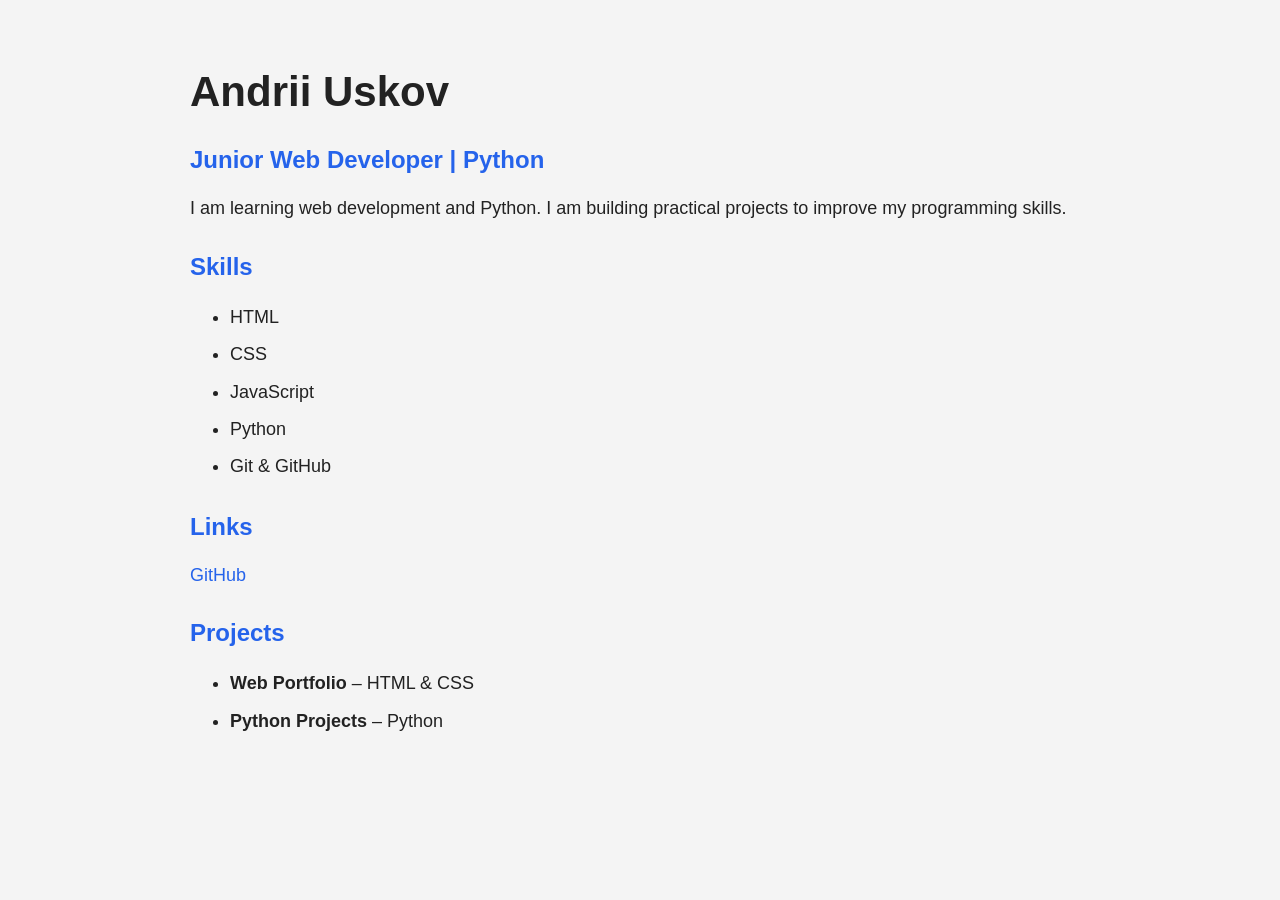
==== index.html @ b2078006 "Update index.html" ====
<!DOCTYPE html>
<html lang="en">
<head>
    <meta charset="UTF-8">
    <meta name="viewport" content="width=device-width, initial-scale=1.0">
    <title>Andrii Uskov - Web Developer</title>
    <link rel="stylesheet" href="style.css">
</head>
<body>

    <h1>Andrii Uskov</h1>

    <h2>Junior Web Developer | Python</h2>

    <p>
        I am learning web development and Python.
        I am building practical projects to improve my programming skills.
    </p>

    <h2>Skills</h2>

    <ul>
        <li>HTML</li>
        <li>CSS</li>
        <li>JavaScript</li>
        <li>Python</li>
        <li>Git & GitHub</li>
    </ul>
    <h2>Links</h2>

<p>
    <a href="https://github.com/andrii-uskov">GitHub</a>
</p>
    <h2>Projects</h2>

<ul>
    <li>
        <strong>Web Portfolio</strong> – HTML & CSS
    </li>
    <li>
        <strong>Python Projects</strong> – Python
    </li>
</ul>

</body>
</html>
---- style.css ----
body {
    font-family: Arial, sans-serif;
    background-color: #f4f4f4;
    color: #222;
    max-width: 900px;
    margin: 0 auto;
    padding: 40px 20px;
}

h1 {
    font-size: 42px;
    margin-bottom: 10px;
}

h2 {
    color: #2563eb;
    margin-top: 30px;
}

p {
    font-size: 18px;
    line-height: 1.6;
}

ul {
    font-size: 18px;
    line-height: 1.8;
}

li {
    margin-bottom: 5px;
}
a {
    color: #2563eb;
    text-decoration: none;
}

a:hover {
    text-decoration: underline;
}
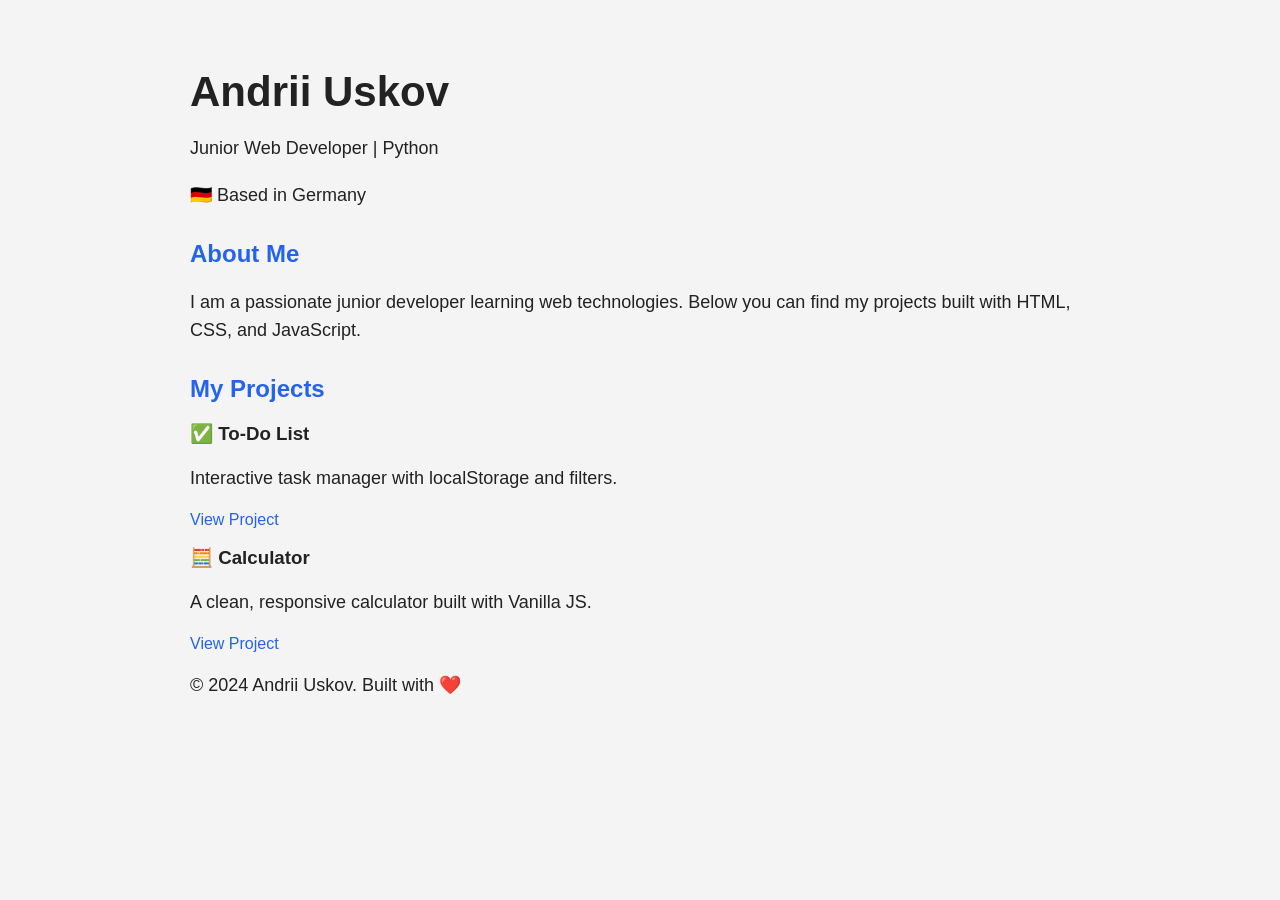
==== commit 2ad45721: "Update index.html" ====
--- a/index.html
+++ b/index.html
@@ -3,44 +3,41 @@
 <head>
     <meta charset="UTF-8">
     <meta name="viewport" content="width=device-width, initial-scale=1.0">
-    <title>Andrii Uskov - Web Developer</title>
+    <title>Andrii Uskov | Portfolio</title>
     <link rel="stylesheet" href="style.css">
 </head>
 <body>
+    <div class="container">
+        <header>
+            <h1>Andrii Uskov</h1>
+            <p class="subtitle">Junior Web Developer | Python</p>
+            <p class="location">🇩🇪 Based in Germany</p>
+        </header>
 
-    <h1>Andrii Uskov</h1>
+        <section class="about">
+            <h2>About Me</h2>
+            <p>I am a passionate junior developer learning web technologies. Below you can find my projects built with HTML, CSS, and JavaScript.</p>
+        </section>
 
-    <h2>Junior Web Developer | Python</h2>
+        <section class="projects">
+            <h2>My Projects</h2>
+            
+            <div class="project-card">
+                <h3>✅ To-Do List</h3>
+                <p>Interactive task manager with localStorage and filters.</p>
+                <a href="todo/index.html" class="btn">View Project</a>
+            </div>
 
-    <p>
-        I am learning web development and Python.
-        I am building practical projects to improve my programming skills.
-    </p>
+            <div class="project-card">
+                <h3>🧮 Calculator</h3>
+                <p>A clean, responsive calculator built with Vanilla JS.</p>
+                <a href="todo/calculator/index.html" class="btn">View Project</a>
+            </div>
+        </section>
 
-    <h2>Skills</h2>
-
-    <ul>
-        <li>HTML</li>
-        <li>CSS</li>
-        <li>JavaScript</li>
-        <li>Python</li>
-        <li>Git & GitHub</li>
-    </ul>
-    <h2>Links</h2>
-
-<p>
-    <a href="https://github.com/andrii-uskov">GitHub</a>
-</p>
-    <h2>Projects</h2>
-
-<ul>
-    <li>
-        <strong>Web Portfolio</strong> – HTML & CSS
-    </li>
-    <li>
-        <strong>Python Projects</strong> – Python
-    </li>
-</ul>
-
+        <footer>
+            <p>© 2024 Andrii Uskov. Built with ❤️</p>
+        </footer>
+    </div>
 </body>
-</html>
+                    </html>
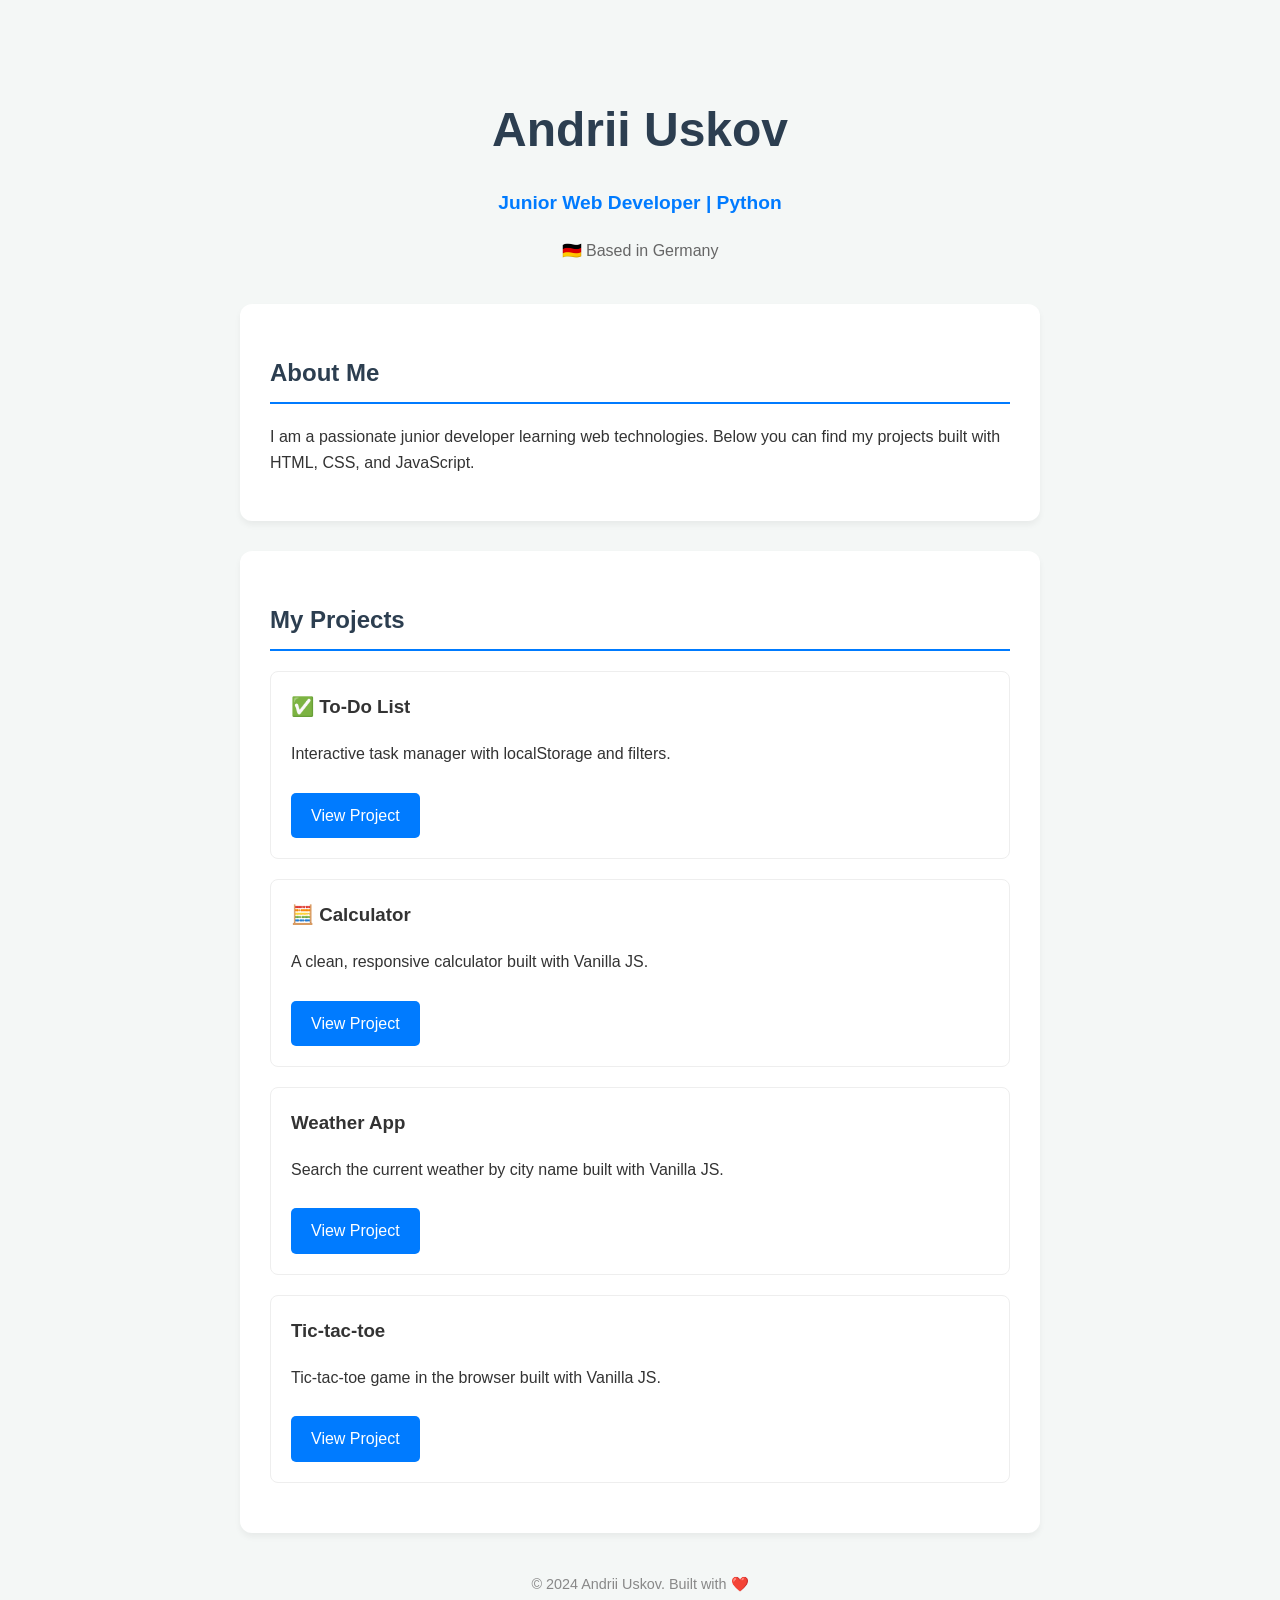
==== commit 935522cd: "Update index.html" ====
--- a/index.html
+++ b/index.html
@@ -33,6 +33,18 @@
                 <p>A clean, responsive calculator built with Vanilla JS.</p>
                 <a href="todo/calculator/index.html" class="btn">View Project</a>
             </div>
+
+            <div class="project-card">
+                <h3>Weather App</h3>
+                <p>Search the current weather by city name built with Vanilla JS.</p>
+                <a href="weather/index.html" class="btn">View Project</a>
+            </div>
+
+            <div class="project-card">
+                <h3>Tic-tac-toe</h3>
+                <p>Tic-tac-toe game in the browser built with Vanilla JS.</p>
+                <a href="tic-tac-toe/index.html" class="btn">View Project</a>
+            </div>
         </section>
 
         <footer>
--- a/style.css
+++ b/style.css
@@ -1,40 +1,95 @@
+/* Базовые настройки */
 body {
-    font-family: Arial, sans-serif;
-    background-color: #f4f4f4;
-    color: #222;
-    max-width: 900px;
-    margin: 0 auto;
-    padding: 40px 20px;
+    font-family: 'Segoe UI', Tahoma, Geneva, Verdana, sans-serif;
+    background-color: #f4f7f6;
+    color: #333;
+    line-height: 1.6;
+    margin: 0;
+    padding: 0;
+}
+
+.container {
+    max-width: 800px;
+    margin: 40px auto;
+    padding: 20px;
+}
+
+/* Шапка */
+header {
+    text-align: center;
+    margin-bottom: 40px;
 }
 
 h1 {
-    font-size: 42px;
+    font-size: 3rem;
     margin-bottom: 10px;
+    color: #2c3e50;
+}
+
+.subtitle {
+    font-size: 1.2rem;
+    color: #007bff;
+    font-weight: bold;
+}
+
+.location {
+    color: #666;
+}
+
+/* Секции */
+section {
+    background: white;
+    padding: 30px;
+    border-radius: 12px;
+    box-shadow: 0 4px 6px rgba(0,0,0,0.05);
+    margin-bottom: 30px;
 }
 
 h2 {
-    color: #2563eb;
-    margin-top: 30px;
+    border-bottom: 2px solid #007bff;
+    padding-bottom: 10px;
+    margin-bottom: 20px;
+    color: #2c3e50;
 }
 
-p {
-    font-size: 18px;
-    line-height: 1.6;
+/* Карточки проектов */
+.project-card {
+    border: 1px solid #eee;
+    padding: 20px;
+    border-radius: 8px;
+    margin-bottom: 20px;
+    transition: transform 0.2s;
 }
 
-ul {
-    font-size: 18px;
-    line-height: 1.8;
+.project-card:hover {
+    transform: translateY(-5px);
+    box-shadow: 0 6px 12px rgba(0,0,0,0.1);
 }
 
-li {
-    margin-bottom: 5px;
-}
-a {
-    color: #2563eb;
-    text-decoration: none;
+.project-card h3 {
+    margin-top: 0;
 }
 
-a:hover {
-    text-decoration: underline;
+/* Кнопки */
+.btn {
+    display: inline-block;
+    background-color: #007bff;
+    color: white;
+    padding: 10px 20px;
+    text-decoration: none;
+    border-radius: 5px;
+    margin-top: 10px;
+    transition: background 0.2s;
 }
+
+.btn:hover {
+    background-color: #0056b3;
+}
+
+/* Подвал */
+footer {
+    text-align: center;
+    margin-top: 40px;
+    color: #888;
+    font-size: 0.9rem;
+                               }
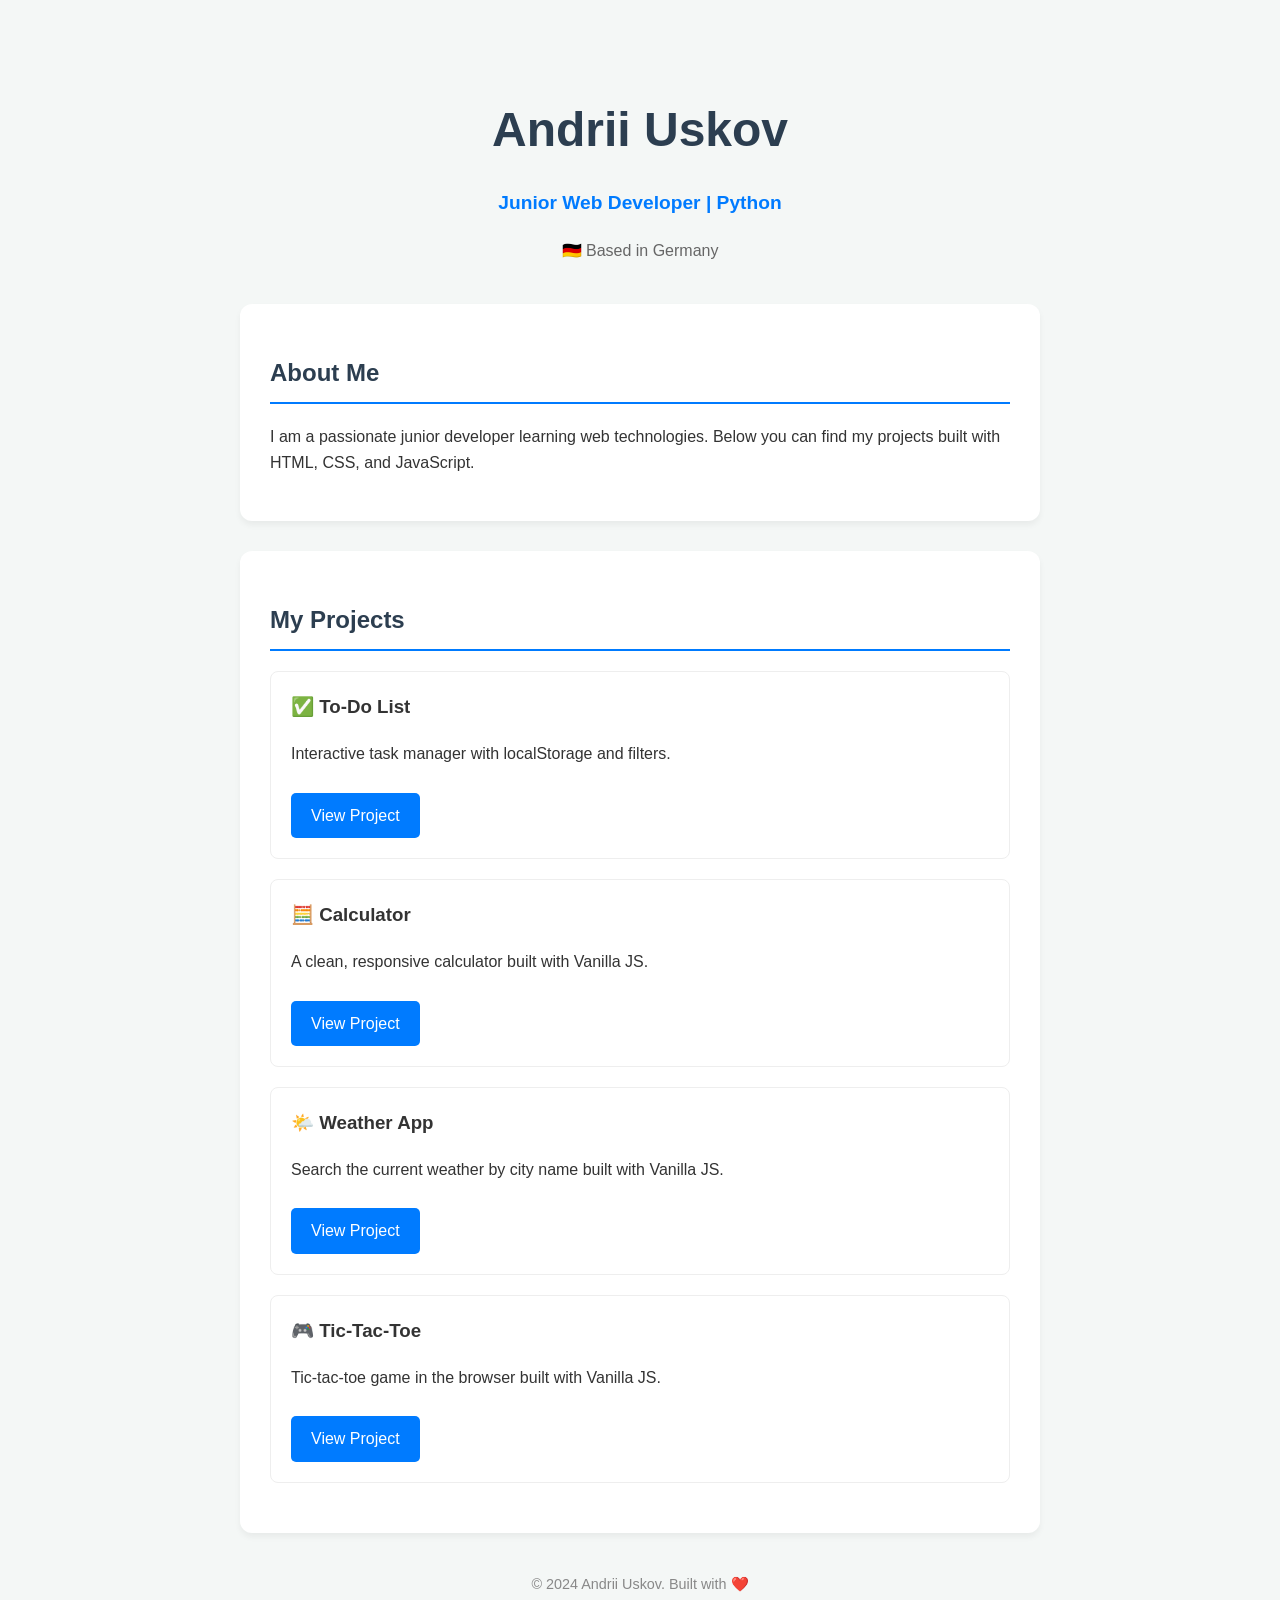
==== commit e55af55a: "Update index.html" ====
--- a/index.html
+++ b/index.html
@@ -35,13 +35,13 @@
             </div>
 
             <div class="project-card">
-                <h3>Weather App</h3>
+                <h3>🌤️ Weather App</h3>
                 <p>Search the current weather by city name built with Vanilla JS.</p>
                 <a href="weather/index.html" class="btn">View Project</a>
             </div>
 
             <div class="project-card">
-                <h3>Tic-tac-toe</h3>
+                <h3>🎮 Tic-Tac-Toe</h3>
                 <p>Tic-tac-toe game in the browser built with Vanilla JS.</p>
                 <a href="tic-tac-toe/index.html" class="btn">View Project</a>
             </div>
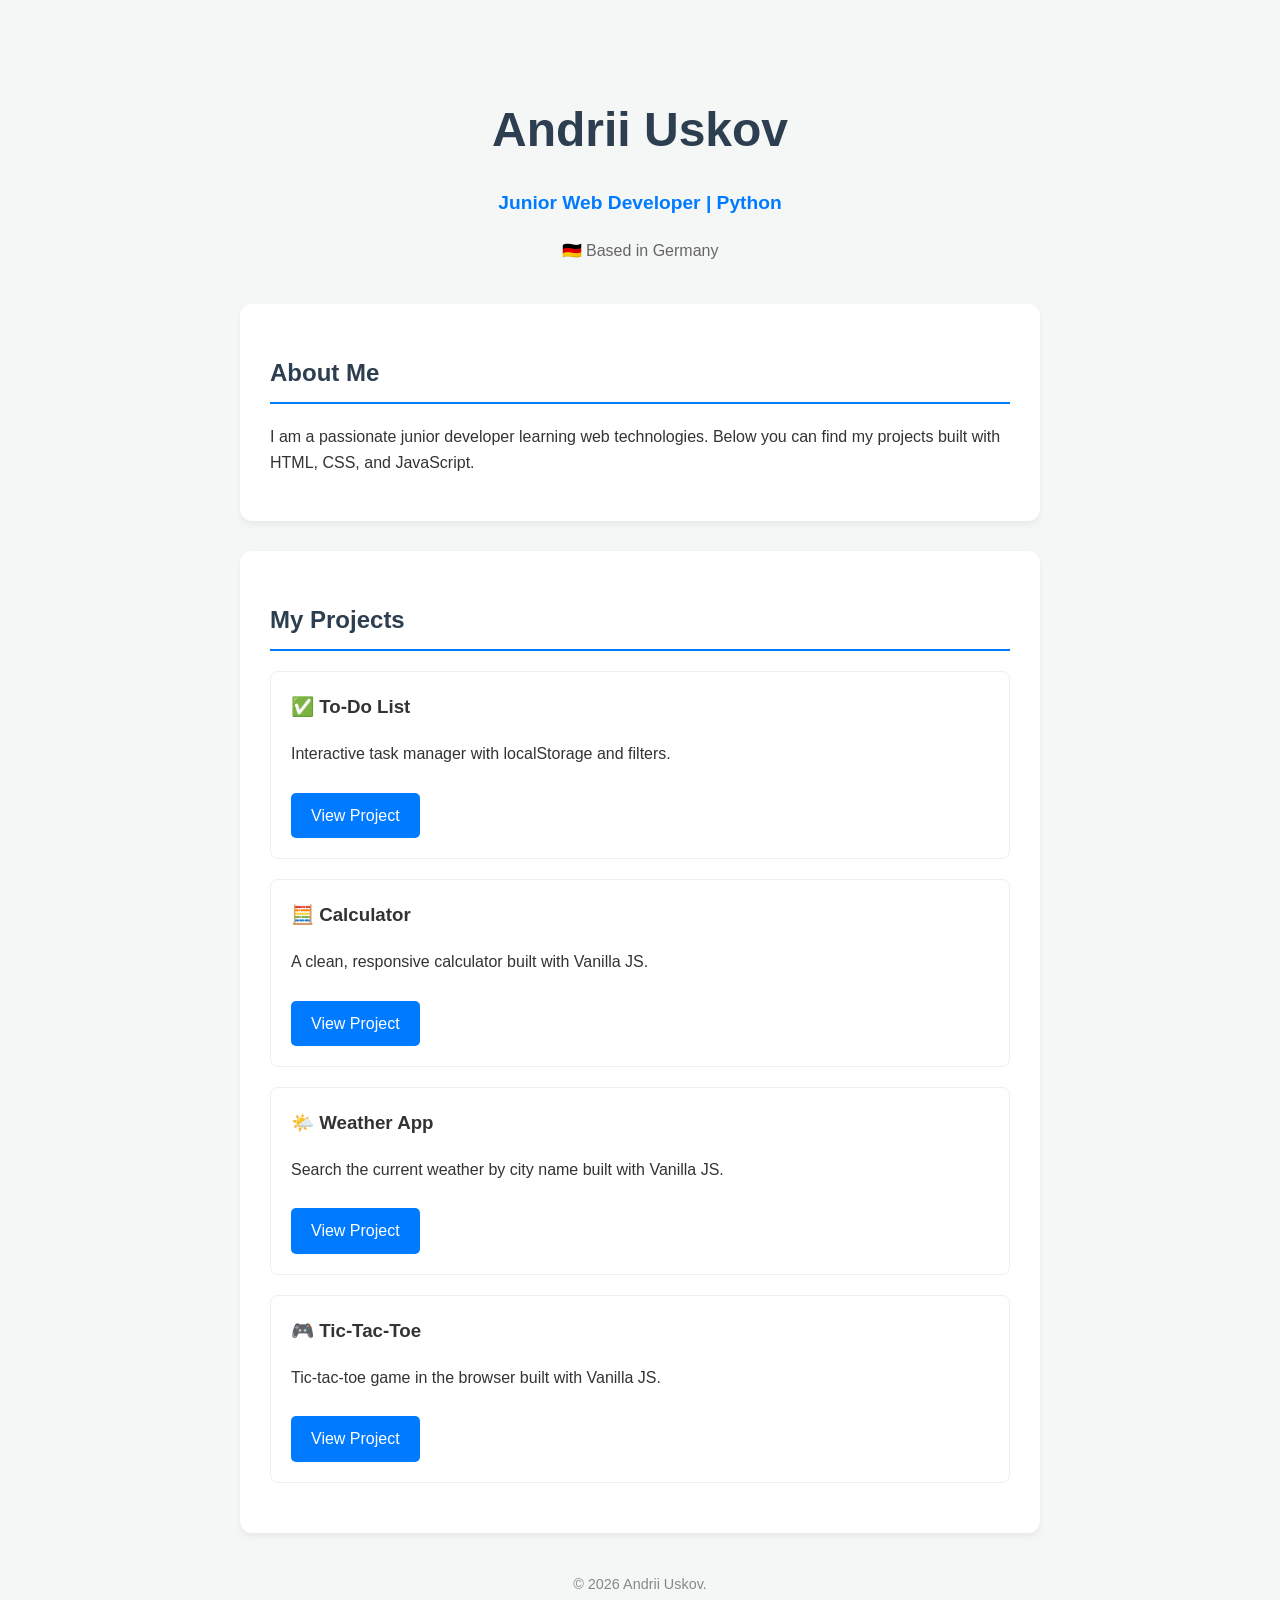
==== commit 245cc26f: "Update index.html" ====
--- a/index.html
+++ b/index.html
@@ -48,7 +48,7 @@
         </section>
 
         <footer>
-            <p>© 2024 Andrii Uskov. Built with ❤️</p>
+            <p>© 2026 Andrii Uskov.</p>
         </footer>
     </div>
 </body>
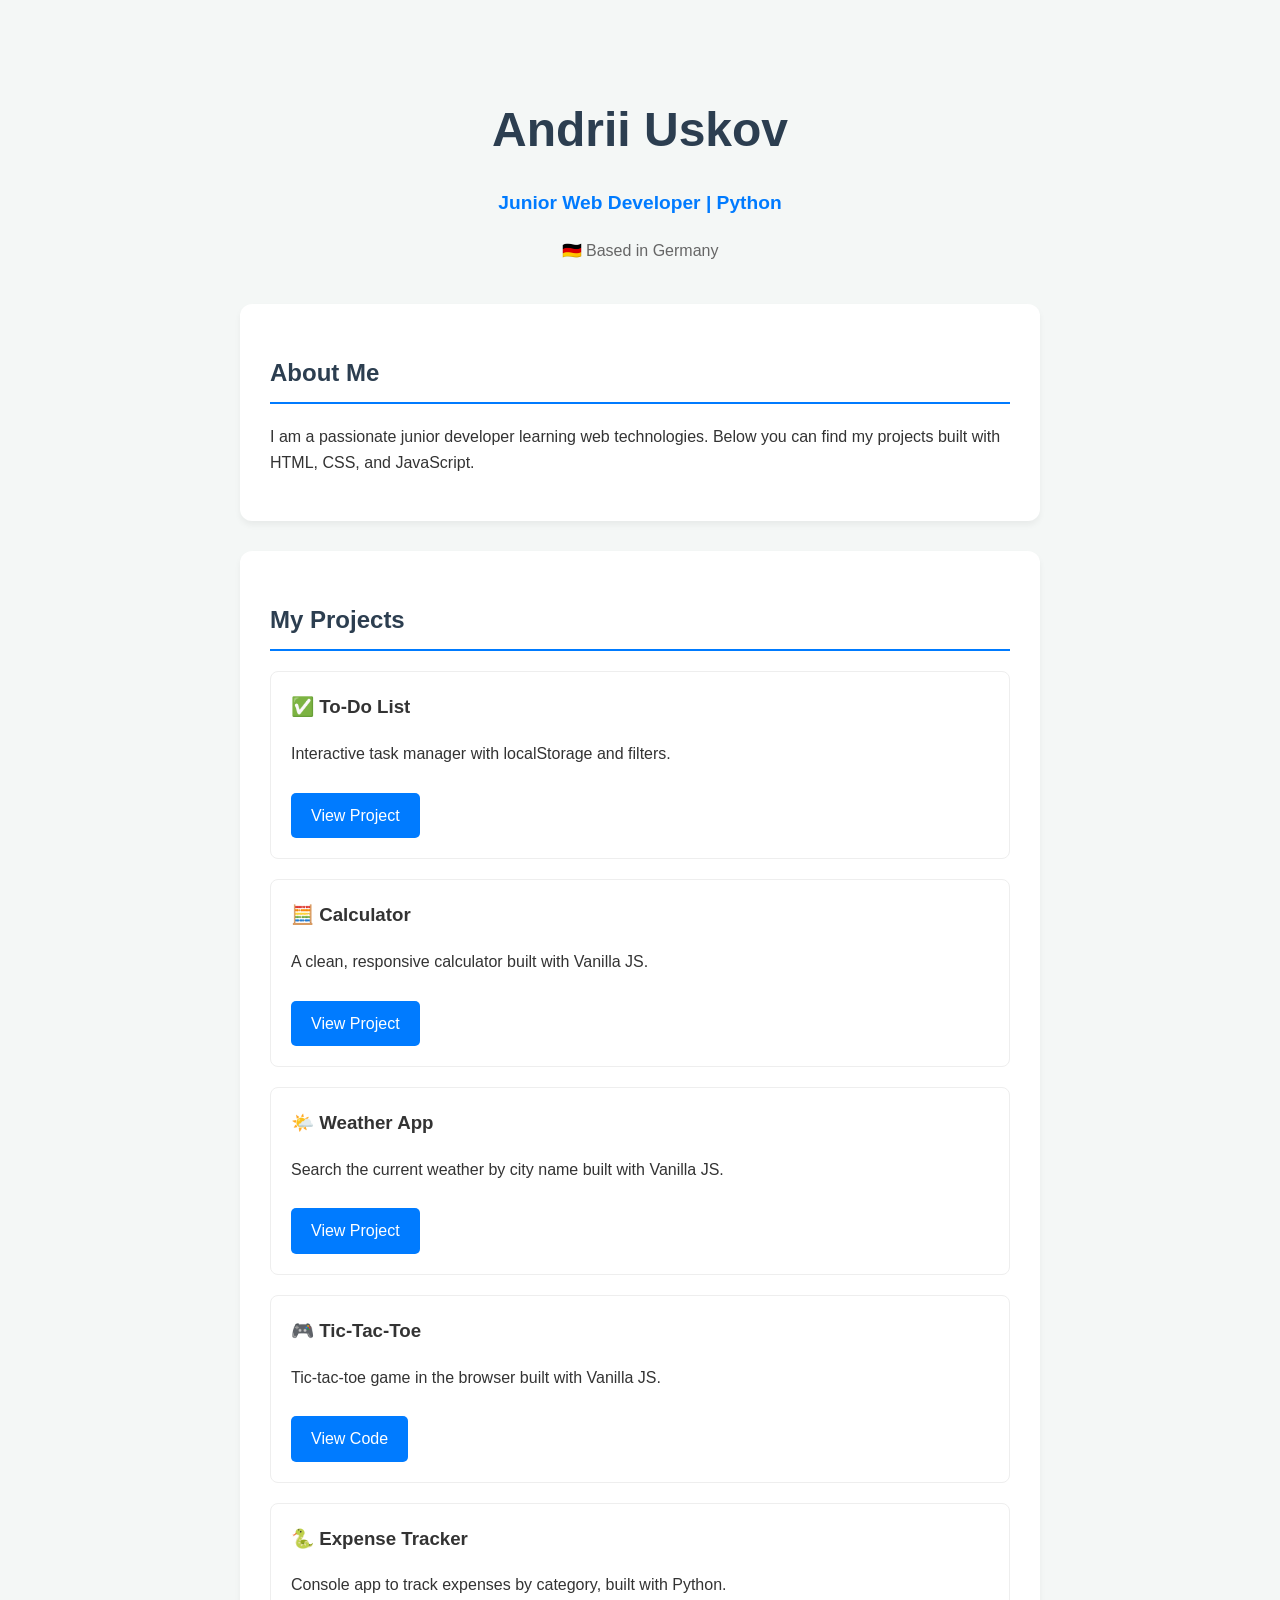
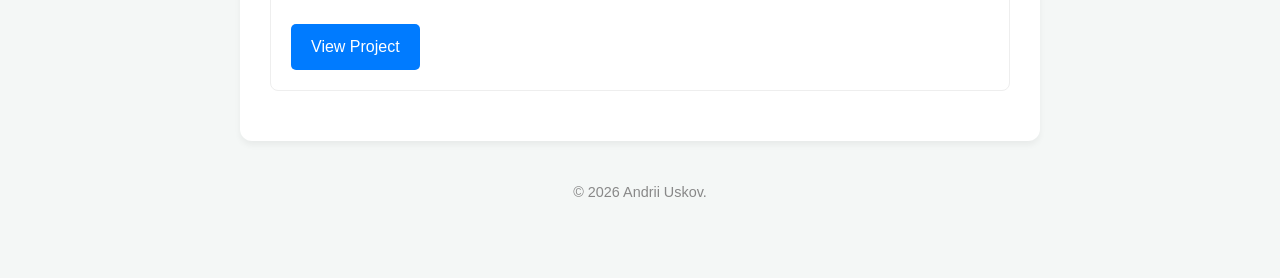
==== commit 6e07c3b4: "Update index.html" ====
--- a/index.html
+++ b/index.html
@@ -43,8 +43,15 @@
             <div class="project-card">
                 <h3>🎮 Tic-Tac-Toe</h3>
                 <p>Tic-tac-toe game in the browser built with Vanilla JS.</p>
-                <a href="tic-tac-toe/index.html" class="btn">View Project</a>
+                <a href="tic-tac-toe/index.html" class="btn">View Code</a>
             </div>
+
+            <div class="project-card">
+                <h3>🐍 Expense Tracker</h3>
+                <p>Console app to track expenses by category, built with Python.</p>
+                <a href="https://github.com/andrii-uskov/web-portfolio/tree/main/expense-tracker/index.html" class="btn">View Project</a>
+            </div>
+        
         </section>
 
         <footer>
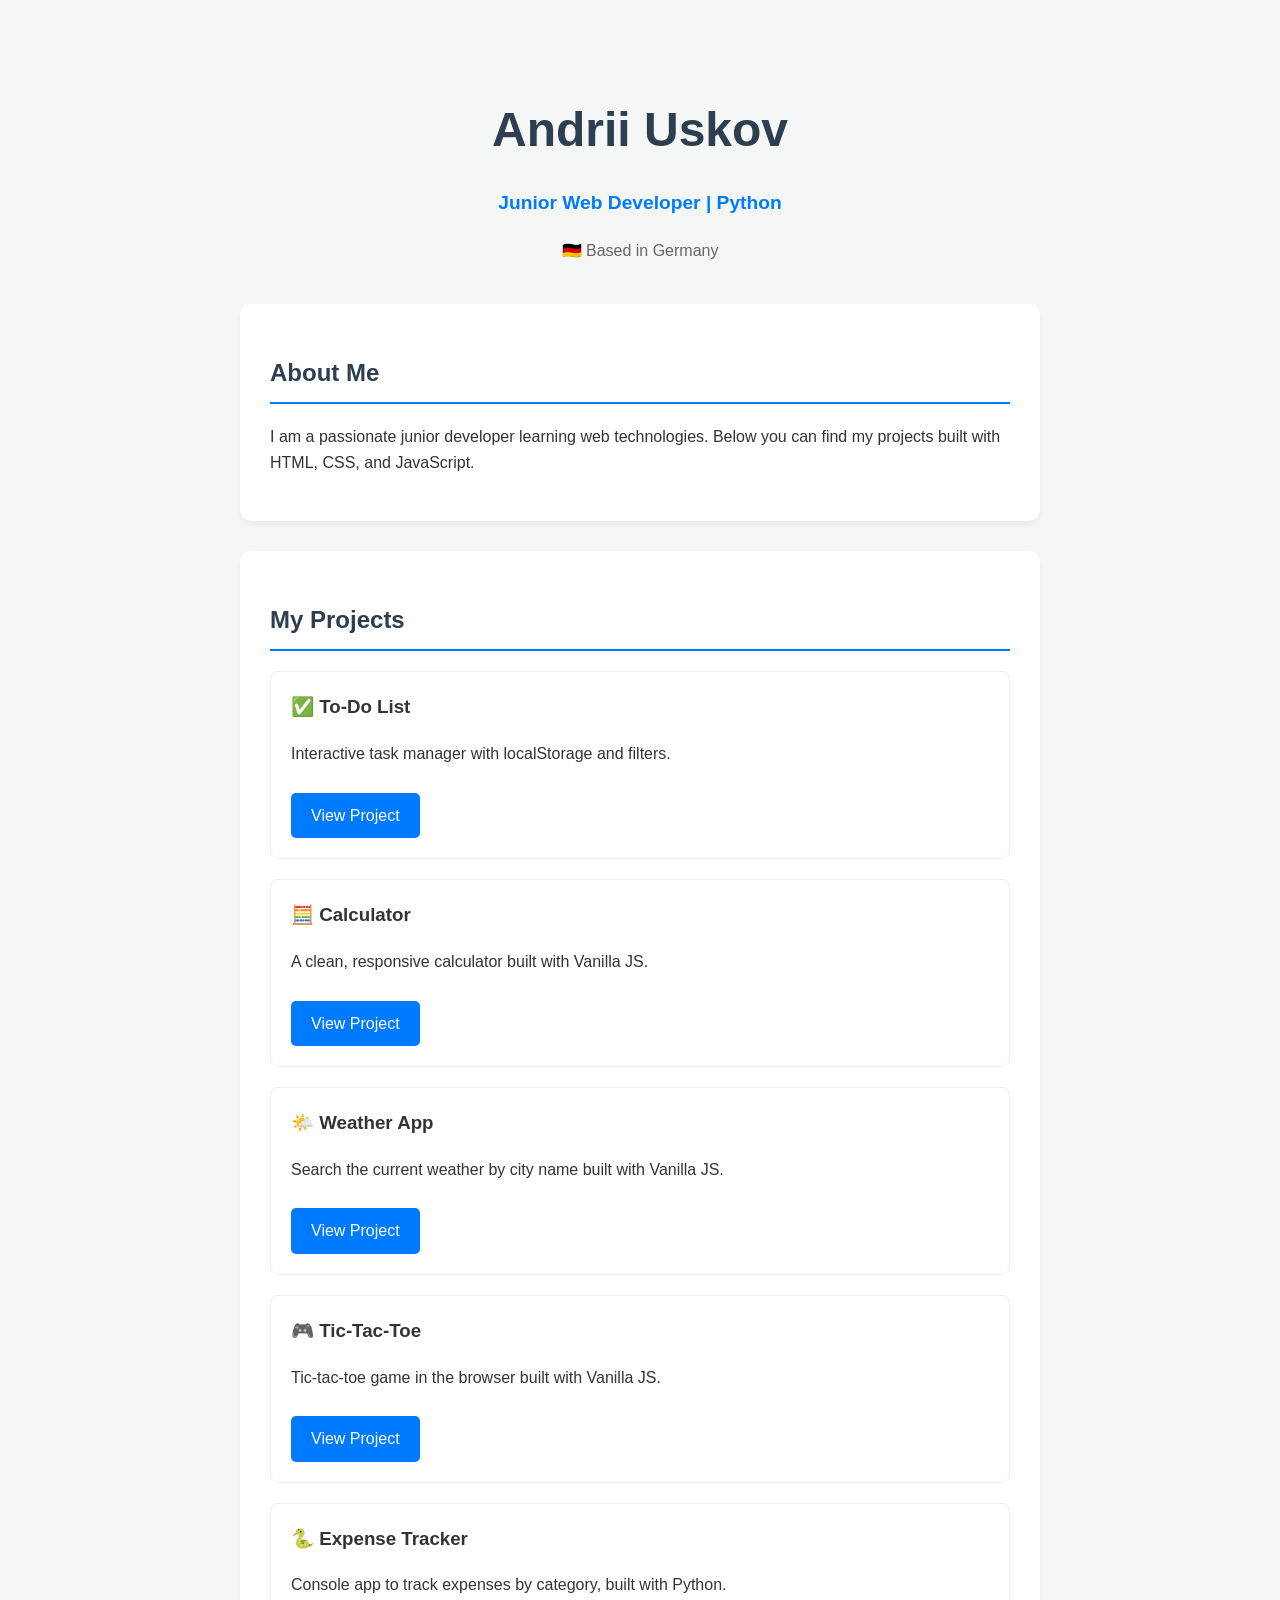
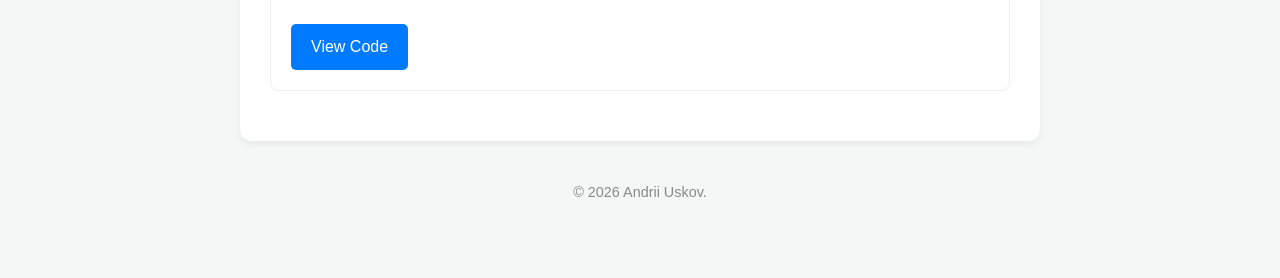
==== commit fdf6476f: "Update index.html" ====
--- a/index.html
+++ b/index.html
@@ -43,13 +43,13 @@
             <div class="project-card">
                 <h3>🎮 Tic-Tac-Toe</h3>
                 <p>Tic-tac-toe game in the browser built with Vanilla JS.</p>
-                <a href="tic-tac-toe/index.html" class="btn">View Code</a>
+                <a href="tic-tac-toe/index.html" class="btn">View Project</a>
             </div>
 
             <div class="project-card">
                 <h3>🐍 Expense Tracker</h3>
                 <p>Console app to track expenses by category, built with Python.</p>
-                <a href="https://github.com/andrii-uskov/web-portfolio/tree/main/expense-tracker/index.html" class="btn">View Project</a>
+                <a href="https://github.com/andrii-uskov/web-portfolio/tree/main/expense-tracker" class="btn">View Code</a>
             </div>
         
         </section>
